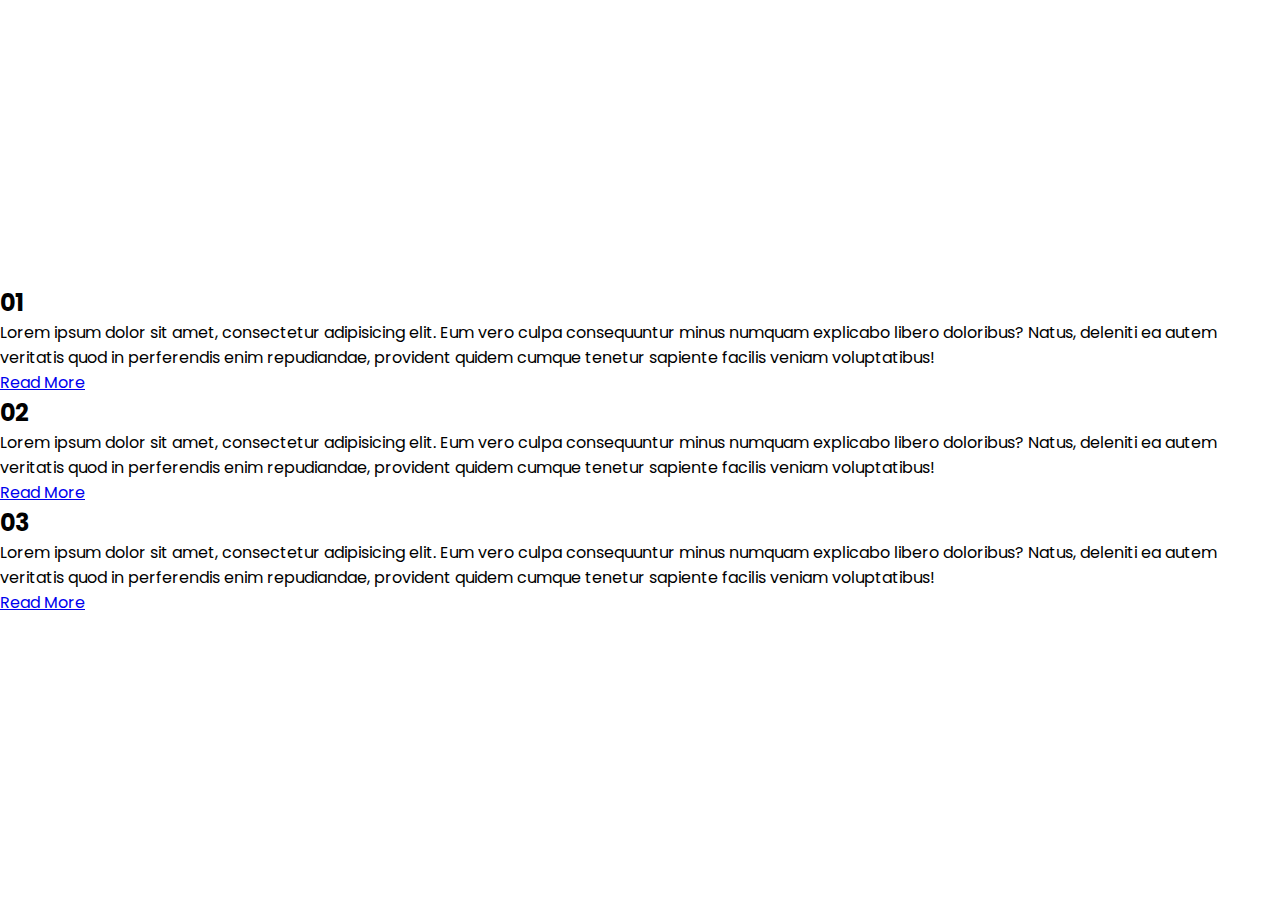
==== card2/index.html @ 290d6930 "commit1" ====
<!DOCTYPE html>
<html lang="en">
<head>
    <meta charset="UTF-8">
    <meta http-equiv="X-UA-Compatible" content="IE=edge">
    <meta name="viewport" content="width=device-width, initial-scale=1.0">
    <title>Document</title>
    <link rel="stylesheet" href="style.css">
</head>
<body>
    <div class="container">
        <div class="card">
            <div class="circle">
                <h2>01</h2>
            </div>
            <div class="content">
                <p>
                    Lorem ipsum dolor sit amet, consectetur adipisicing elit. Eum vero culpa consequuntur minus numquam explicabo libero doloribus? Natus, deleniti ea autem veritatis quod in perferendis enim repudiandae, provident quidem cumque tenetur sapiente facilis veniam voluptatibus!
                </p>
                <a href="#">Read More</a>
            </div>
        </div>
        <div class="card">
            <div class="circle">
                <h2>02</h2>
            </div>
            <div class="content">
                <p>
                    Lorem ipsum dolor sit amet, consectetur adipisicing elit. Eum vero culpa consequuntur minus numquam explicabo libero doloribus? Natus, deleniti ea autem veritatis quod in perferendis enim repudiandae, provident quidem cumque tenetur sapiente facilis veniam voluptatibus!
                </p>
                <a href="#">Read More</a>
            </div>
        </div>
        <div class="card">
            <div class="circle">
                <h2>03</h2>
            </div>
            <div class="content">
                <p>
                    Lorem ipsum dolor sit amet, consectetur adipisicing elit. Eum vero culpa consequuntur minus numquam explicabo libero doloribus? Natus, deleniti ea autem veritatis quod in perferendis enim repudiandae, provident quidem cumque tenetur sapiente facilis veniam voluptatibus!
                </p>
                <a href="#">Read More</a>
            </div>
        </div>
    </div>
    
</body>
</html>
---- card2/style.css ----
@import url('https://fonts.googleapis.com/css2?family=Poppins&display=swap');

* {
    margin: 0px;
    padding: 0px;
    box-sizing: border-box;
    font-family: 'Poppins', sans-serif;


}
body {
    display: flex;
    justify-content: center;
    align-items: center;
    min-height: 100vh;
}
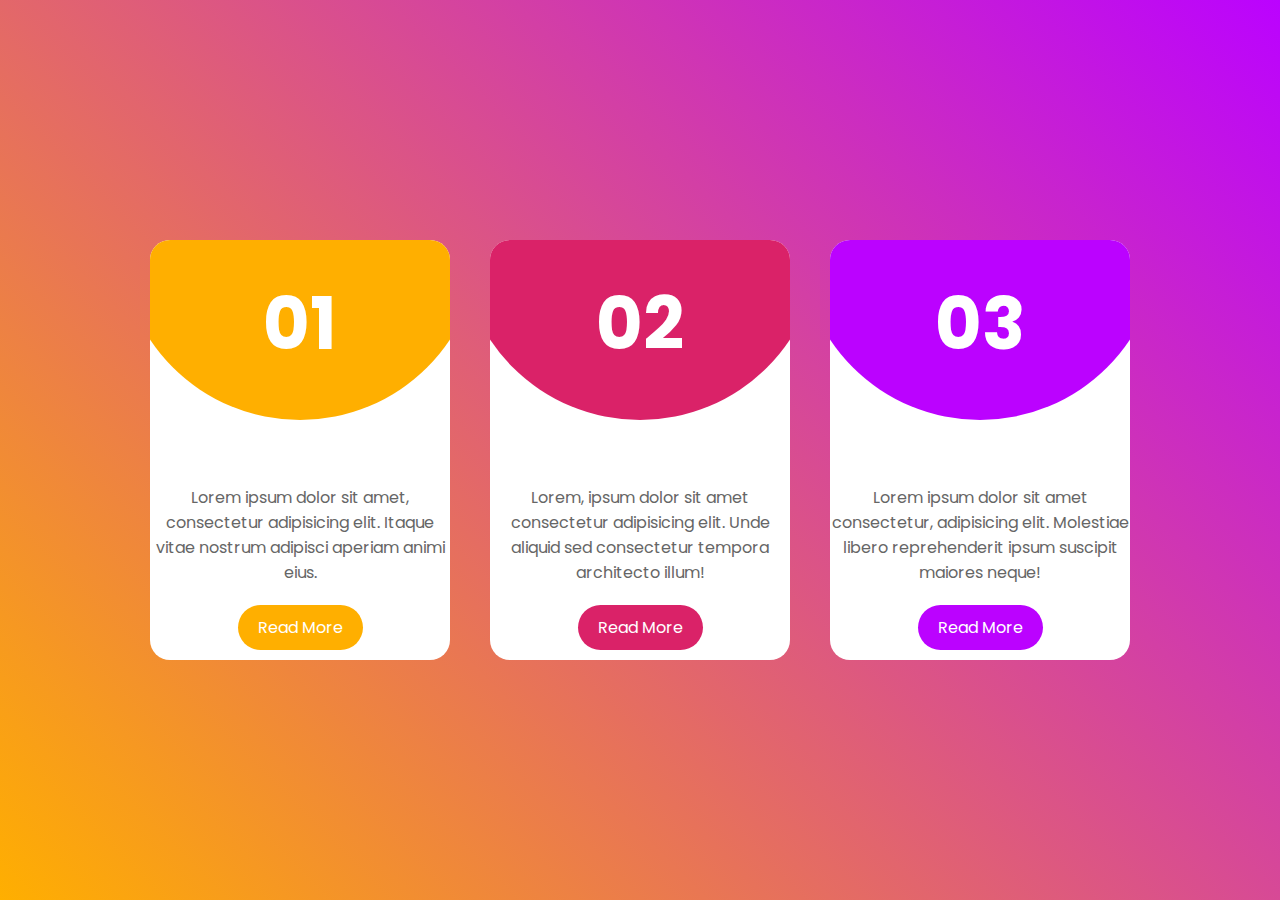
==== commit 956954f9: "commit2" ====
--- a/card2/index.html
+++ b/card2/index.html
@@ -15,7 +15,7 @@
             </div>
             <div class="content">
                 <p>
-                    Lorem ipsum dolor sit amet, consectetur adipisicing elit. Eum vero culpa consequuntur minus numquam explicabo libero doloribus? Natus, deleniti ea autem veritatis quod in perferendis enim repudiandae, provident quidem cumque tenetur sapiente facilis veniam voluptatibus!
+                    Lorem ipsum dolor sit amet, consectetur adipisicing elit. Itaque vitae nostrum adipisci aperiam animi eius.
                 </p>
                 <a href="#">Read More</a>
             </div>
@@ -26,7 +26,7 @@
             </div>
             <div class="content">
                 <p>
-                    Lorem ipsum dolor sit amet, consectetur adipisicing elit. Eum vero culpa consequuntur minus numquam explicabo libero doloribus? Natus, deleniti ea autem veritatis quod in perferendis enim repudiandae, provident quidem cumque tenetur sapiente facilis veniam voluptatibus!
+                    Lorem, ipsum dolor sit amet consectetur adipisicing elit. Unde aliquid sed consectetur tempora architecto illum!
                 </p>
                 <a href="#">Read More</a>
             </div>
@@ -37,7 +37,7 @@
             </div>
             <div class="content">
                 <p>
-                    Lorem ipsum dolor sit amet, consectetur adipisicing elit. Eum vero culpa consequuntur minus numquam explicabo libero doloribus? Natus, deleniti ea autem veritatis quod in perferendis enim repudiandae, provident quidem cumque tenetur sapiente facilis veniam voluptatibus!
+                   Lorem ipsum dolor sit amet consectetur, adipisicing elit. Molestiae libero reprehenderit ipsum suscipit maiores neque!
                 </p>
                 <a href="#">Read More</a>
             </div>
--- a/card2/style.css
+++ b/card2/style.css
@@ -14,4 +14,106 @@
     justify-content: center;
     align-items: center;
     min-height: 100vh;
-}+    /* Now give a background image of the body */
+    background: linear-gradient(45deg, #ffaf00, #bb02ff);
+    /* Now fixed the background image so that it can not scroll with the text */
+    background-attachment: fixed;
+    }
+    .container {
+        position: relative;
+        width: 1150px;
+        padding: 20px;
+        display: flex;
+        justify-content: center;
+        align-items: center;
+        flex-wrap: wrap;
+
+    }
+    .card {
+        position: relative;
+        /* determine the size of the card by giving its width and height */
+        width: 300px;
+        height: 420px;
+        /* Making the body color of the card white */
+        background: #fff;
+        /* create some 20px distance among the cards */
+        margin: 20px;
+        /* making the edge of the cards a little bit rounded */
+        border-radius: 20px;
+        overflow: hidden;
+        /* Apply shadow to the cards */
+        box-shadow: 0 15px 25px rgba(0, 0 0, 0.2);
+        transition: 0.5s;
+    }
+    .circle {
+        position: relative;
+        /* take another box on the cards */
+        width: 100%;
+        height: 100%;
+        /* give a black background to the box on the card */
+        background: #000;
+        /* Making the  black background round on the white cards*/
+        clip-path: circle(180px at center 0);
+        text-align: center;
+    }
+    .circle h2 {
+        /* giving a white color to the number  */
+        color: #fff;
+        /* making the number large */
+        font-size: 4.5em;
+        /* move the numbers of the cards 30px from the top position */
+        padding: 30px 0;
+    }
+    .content {
+        position: absolute;
+        bottom: 10px;
+        text-align: center;
+        /* page-break-after: 20px; */
+
+
+    }
+    .content p {
+        color: #666;
+
+    }
+    .content a {
+        position: relative;
+        display: inline-block;
+        padding: 10px 20px;
+        background: #000;
+        /* making the color of the text white */
+        color: #fff;
+        /* make the border rounded */
+        border-radius: 40px;
+        /* To remove the underline */
+        text-decoration: none;
+        margin-top: 20px;
+    }
+    .card:nth-child(1) .circle, .card:nth-child(1) .content a{
+        background: #ffaf00;
+
+    }
+    .card:nth-child(2) .circle, .card:nth-child(2) .content a{
+        background: #da2268;
+
+    }
+    .card:nth-child(3) .circle, .card:nth-child(3) .content a{
+        background: #bb02ff;
+
+    }
+    /* when hover on the container then the card will blur and transform with opacity 0.5 */
+    .container:hover .card{
+        filter: blur(20px);
+        transform: scale(0.9);
+        opacity: 0.5;
+    }
+    /* now stop the blur effect on the card hover */
+    .container .card:hover{
+        filter: blur(0px);
+        transform: scale(1.1);
+        opacity: 1;
+    }
+
+
+
+
